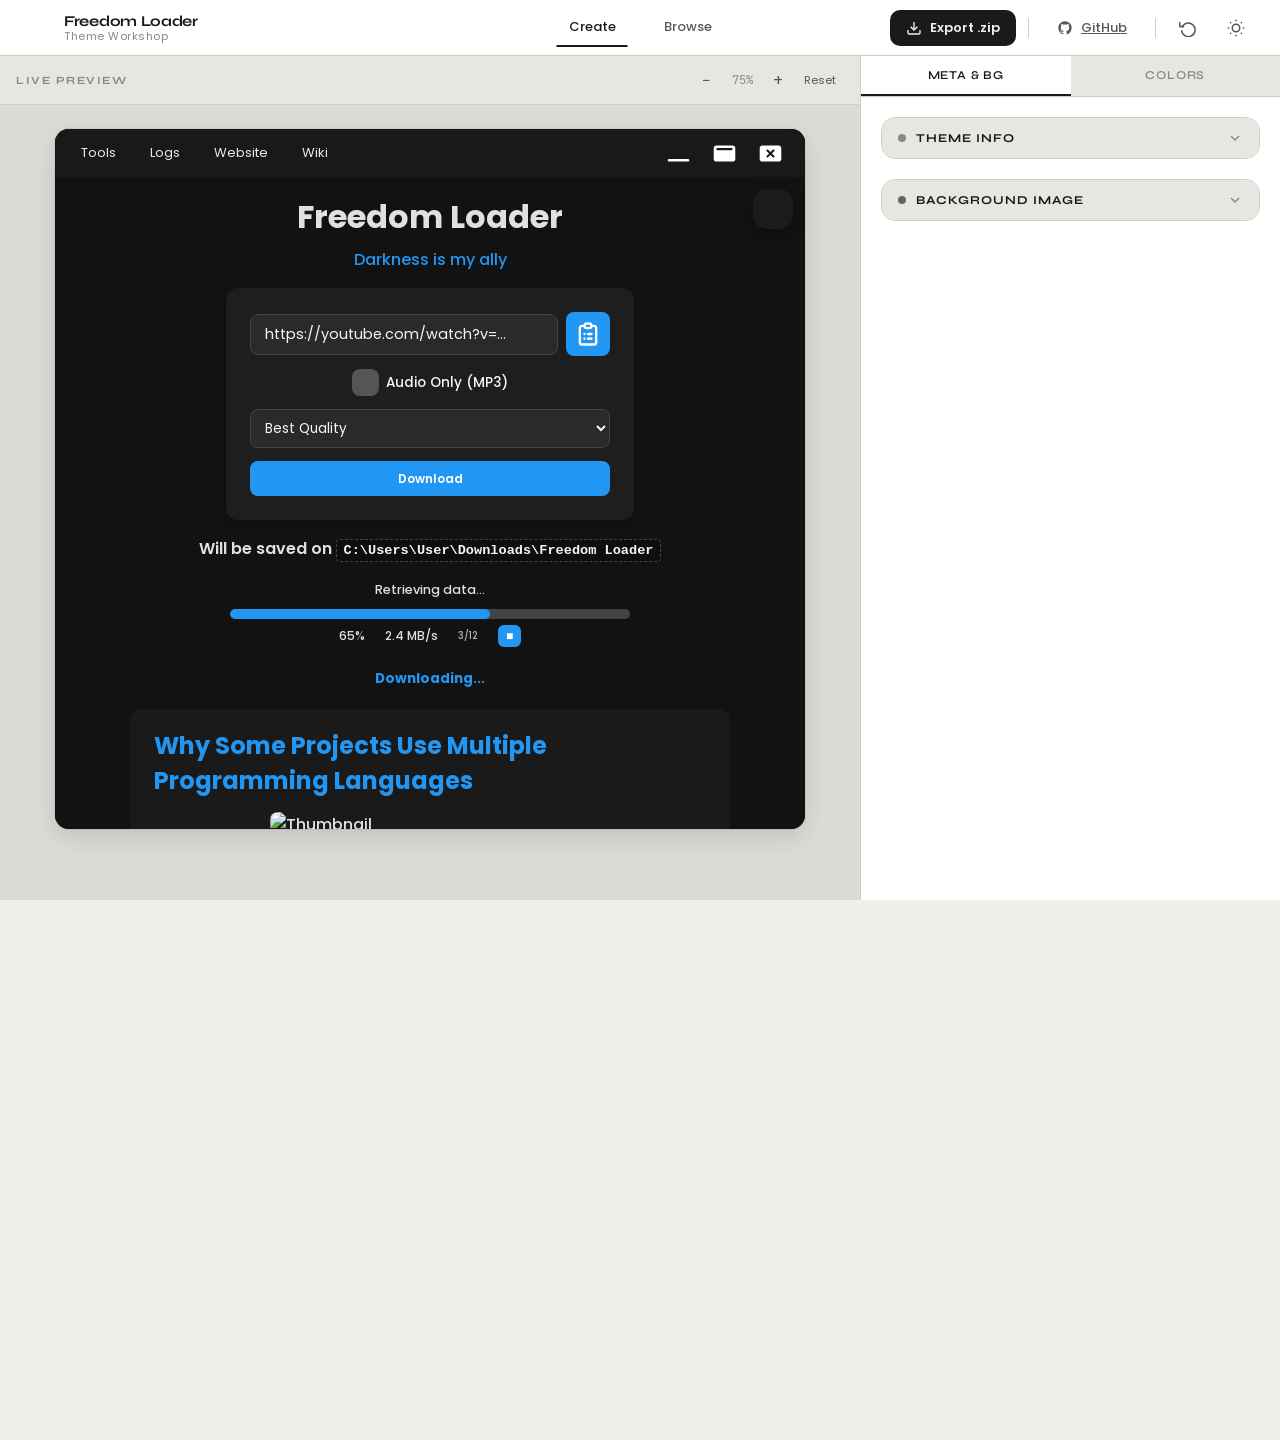
==== create.html @ b92e1105 "Add new theme configurations to themes.json for enhanced customization options" ====
<!DOCTYPE html>
<html lang="en">
<head>
  <meta charset="UTF-8">
  <meta name="viewport" content="width=device-width, initial-scale=1.0">
  <title>Freedom Loader Workshop</title>
  <meta name="description" content="Create and export custom themes for Freedom Loader">
  <link rel="stylesheet" href="styles/styles.css">
  <link rel="icon" href="./assets/freedomLoader.png" />
  <script src="https://cdnjs.cloudflare.com/ajax/libs/jszip/3.10.1/jszip.min.js"></script>
  <link rel="stylesheet" href="https://cdn.jsdelivr.net/npm/@simonwep/pickr/dist/themes/nano.min.css">
  <script src="https://cdn.jsdelivr.net/npm/@simonwep/pickr/dist/pickr.min.js"></script>
</head>
<body class="loading">

  <!-- LOADER -->
  <div class="loader">
    <div class="spinner"></div>
    <p class="loader-text">Loading...</p>
  </div>

  <!-- TOPBAR -->
  <header class="topbar">
    <a href="index.html" class="topbar-brand" style="text-decoration: none; cursor: pointer;">
      <svg viewBox="0 0 100 100" fill="none" xmlns="http://www.w3.org/2000/svg">
        <path d="M50 5 L90 27.5 L90 72.5 L50 95 L10 72.5 L10 27.5 Z" stroke="white" stroke-width="6" fill="none" stroke-linejoin="round"/>
        <line x1="50" y1="28" x2="50" y2="62" stroke="white" stroke-width="6" stroke-linecap="round"/>
        <polyline points="34,52 50,68 66,52" stroke="white" stroke-width="6" fill="none" stroke-linecap="round" stroke-linejoin="round"/>
        <line x1="34" y1="74" x2="66" y2="74" stroke="white" stroke-width="6" stroke-linecap="round"/>
      </svg>
      <div class="topbar-title">
        Freedom Loader
        <span>Theme Workshop</span>
      </div>
    </a>

    <nav class="topbar-nav">
      <a href="create.html" class="nav-link active">Create</a>
      <a href="index.html" class="nav-link">Browse</a>
    </nav>

    <div class="topbar-actions">
        <button class="btn btn-primary" id="export-btn">
            <svg viewBox="0 0 24 24" fill="none" stroke="currentColor" stroke-width="2"><path d="M21 15v4a2 2 0 0 1-2 2H5a2 2 0 0 1-2-2v-4"/><polyline points="7 10 12 15 17 10"/><line x1="12" y1="15" x2="12" y2="3"/></svg>
            Export .zip
        </button>
       <div class="topbar-divider"></div>
      <a href="https://github.com/MasterAcnolo/Freedom-Loader" target="_blank" class="btn btn-ghost" title="GitHub">
        <svg viewBox="0 0 24 24" fill="currentColor"><path d="M12 2C6.477 2 2 6.477 2 12c0 4.42 2.865 8.166 6.839 9.489.5.092.682-.217.682-.482 0-.237-.008-.866-.013-1.7-2.782.603-3.369-1.34-3.369-1.34-.454-1.156-1.11-1.462-1.11-1.462-.908-.62.069-.608.069-.608 1.003.07 1.531 1.03 1.531 1.03.892 1.529 2.341 1.087 2.91.831.092-.646.35-1.086.636-1.336-2.22-.253-4.555-1.11-4.555-4.943 0-1.091.39-1.984 1.029-2.683-.103-.253-.446-1.27.098-2.647 0 0 .84-.269 2.75 1.025A9.578 9.578 0 0112 6.836c.85.004 1.705.114 2.504.336 1.909-1.294 2.747-1.025 2.747-1.025.546 1.377.203 2.394.1 2.647.64.699 1.028 1.592 1.028 2.683 0 3.842-2.339 4.687-4.566 4.935.359.309.678.919.678 1.852 0 1.336-.012 2.415-.012 2.743 0 .267.18.578.688.48C19.138 20.163 22 16.418 22 12c0-5.523-4.477-10-10-10z"/></svg>
        GitHub
      </a>
      <div class="topbar-divider"></div>
      <button class="btn-icon" id="reset-btn" title="Reset theme">
        <svg viewBox="0 0 24 24" fill="none" stroke="currentColor" stroke-width="2"><polyline points="1 4 1 10 7 10"/><path d="M3.51 15a9 9 0 1 0 .49-3.5"/></svg>
      </button>
      <button class="btn-icon" id="theme-toggle" title="Toggle theme">
        <svg class="icon-sun" viewBox="0 0 24 24" fill="none" stroke="currentColor" stroke-width="2" style="display:none"><circle cx="12" cy="12" r="5"/><line x1="12" y1="1" x2="12" y2="3"/><line x1="12" y1="21" x2="12" y2="23"/><line x1="4.22" y1="4.22" x2="5.64" y2="5.64"/><line x1="18.36" y1="18.36" x2="19.78" y2="19.78"/><line x1="1" y1="12" x2="3" y2="12"/><line x1="21" y1="12" x2="23" y2="12"/><line x1="4.22" y1="19.78" x2="5.64" y2="18.36"/><line x1="18.36" y1="5.64" x2="19.78" y2="4.22"/></svg>
        <svg class="icon-moon" viewBox="0 0 24 24" fill="none" stroke="currentColor" stroke-width="2"><path d="M21 12.79A9 9 0 1 1 11.21 3 7 7 0 0 0 21 12.79z"/></svg>
      </button>
    </div>
  </header>

  <!-- WORKSPACE -->
  <div class="workspace">

    <!-- LEFT: PREVIEW -->
    <div class="preview-pane">
      <div class="preview-toolbar">
        <span class="preview-label">Live Preview</span>
        <div class="preview-scale-controls">
          <button id="zoom-out" title="Zoom out">−</button>
          <span id="scale-value">75%</span>
          <button id="zoom-in" title="Zoom in">+</button>
          <button id="zoom-reset" title="Reset zoom" style="font-size:11px;padding:0 8px;width:auto;">Reset</button>
        </div>
      </div>
      <div class="preview-scroll">
        <div class="preview-frame-wrapper" id="preview-frame-wrapper">
          <div class="preview-frame">
            <!-- Freedom Loader UI mock -->
            <div id="fl-preview" class="fl-preview">

              <!-- Topbar -->
              <div class="fl-topbar">
                <div class="fl-topbar-btns">
                  <button class="fl-topbar-btn">Tools</button>
                  <button class="fl-topbar-btn">Logs</button>
                  <button class="fl-topbar-btn">Website</button>
                  <button class="fl-topbar-btn">Wiki</button>
                </div>
                <div class="fl-topbar-wc">
                  <button class="fl-wc-btn"><img src="assets/icon/minimize.svg" style="width:27px;height:27px;filter:invert(1)"></button>
                  <button class="fl-wc-btn"><img src="assets/icon/maximize.svg" style="width:27px;height:27px;filter:invert(1)"></button>
                  <button class="fl-wc-btn" style="color:#e81123"><img src="assets/icon/close.svg" style="width:27px;height:27px;filter:invert(1)"></button>
                </div>
              </div>

              <!-- Settings button -->
              <button class="fl-settings-btn" id="fl-settings-btn" onclick="document.getElementById('fl-settings-panel').style.display='block'">
                <svg width="800px" height="800px" viewBox="0 0 512 512" xmlns="http://www.w3.org/2000/svg"><path d="M262.29,192.31a64,64,0,1,0,57.4,57.4A64.13,64.13,0,0,0,262.29,192.31ZM416.39,256a154.34,154.34,0,0,1-1.53,20.79l45.21,35.46A10.81,10.81,0,0,1,462.52,326l-42.77,74a10.81,10.81,0,0,1-13.14,4.59l-44.9-18.08a16.11,16.11,0,0,0-15.17,1.75A164.48,164.48,0,0,1,325,400.8a15.94,15.94,0,0,0-8.82,12.14l-6.73,47.89A11.08,11.08,0,0,1,298.77,470H213.23a11.11,11.11,0,0,1-10.69-8.87l-6.72-47.82a16.07,16.07,0,0,0-9-12.22,155.3,155.3,0,0,1-21.46-12.57,16,16,0,0,0-15.11-1.71l-44.89,18.07a10.81,10.81,0,0,1-13.14-4.58l-42.77-74a10.8,10.8,0,0,1,2.45-13.75l38.21-30a16.05,16.05,0,0,0,6-14.08c-.36-4.17-.58-8.33-.58-12.5s.21-8.27.58-12.35a16,16,0,0,0-6.07-13.94l-38.19-30A10.81,10.81,0,0,1,49.48,186l42.77-74a10.81,10.81,0,0,1,13.14-4.59l44.9,18.08a16.11,16.11,0,0,0,15.17-1.75A164.48,164.48,0,0,1,187,111.2a15.94,15.94,0,0,0,8.82-12.14l6.73-47.89A11.08,11.08,0,0,1,213.23,42h85.54a11.11,11.11,0,0,1,10.69,8.87l6.72,47.82a16.07,16.07,0,0,0,9,12.22,155.3,155.3,0,0,1,21.46,12.57,16,16,0,0,0,15.11,1.71l44.89-18.07a10.81,10.81,0,0,1,13.14,4.58l42.77,74a10.8,10.8,0,0,1-2.45,13.75l-38.21,30a16.05,16.05,0,0,0-6.05,14.08C416.17,247.67,416.39,251.83,416.39,256Z" style="fill:none;stroke:var(--fl-settings-button-text-color);stroke-linecap:round;stroke-linejoin:round;stroke-width:32px"/></svg>
              </button>

              <!-- Settings panel -->
              <div class="fl-settings-panel" id="fl-settings-panel" style="display:none">
                <div class="fl-settings-modal">
                  <button class="fl-close-btn" onclick="document.getElementById('fl-settings-panel').style.display='none'">✕</button>
                  <div class="fl-settings-title"><h2>SETTINGS</h2><p style="font-size:0.8em;">Changes are saved automatically.</p></div>
                  <div class="fl-settings-section">
                    <h3>Basic Settings</h3>
                    <div class="fl-setting-item" style="margin-left:32px">
                      <div class="fl-setting-info">
                        <div style="display:flex;align-items:center;gap:10px">
                          <span class="fl-setting-title">Theme</span>
                          <select class="fl-setting-select"><option>Dark</option><option>Light</option><option>NF</option></select>
                        </div>
                        <small style="font-size:12px;color:var(--fl-settings-subtitle-color)">Choose the theme</small>
                      </div>
                    </div>
                    <div class="fl-setting-item">
                      <input type="checkbox" style="width:18px;height:18px;flex-shrink:0">
                      <div class="fl-setting-info">
                        <span class="fl-setting-title">Discord RPC</span>
                        <small style="font-size:12px;color:var(--fl-settings-subtitle-color)">Enable Discord Rich Presence.</small>
                      </div>
                    </div>
                    <div class="fl-setting-item">
                      <input type="checkbox" checked style="width:18px;height:18px;flex-shrink:0">
                      <div class="fl-setting-info">
                        <span class="fl-setting-title">Auto Fetch Info</span>
                        <small style="font-size:12px;color:var(--fl-settings-subtitle-color)">Automatically fetch information.</small>
                      </div>
                    </div>
                  </div>
                  <details class="fl-settings-section">
                    <summary style="cursor:pointer;font-size:14px;font-weight:600">Advanced Settings</summary>
                    <div class="fl-setting-item" style="margin-top:8px">
                      <input type="checkbox" checked style="width:18px;height:18px;flex-shrink:0">
                      <div class="fl-setting-info">
                        <span class="fl-setting-title">Auto Update</span>
                        <small style="font-size:12px;color:var(--fl-settings-subtitle-color)">Enable automatic updates.</small>
                      </div>
                    </div>
                    <div class="fl-setting-item">
                      <input type="checkbox" checked style="width:18px;height:18px;flex-shrink:0">
                      <div class="fl-setting-info">
                        <span class="fl-setting-title">Add Metadata</span>
                        <small style="font-size:12px;color:var(--fl-settings-subtitle-color)">Include metadata in files.</small>
                      </div>
                    </div>
                    <div class="fl-setting-item" style="margin-left:32px;margin-top:8px">
                      <div class="fl-setting-info">
                        <span class="fl-setting-title">Custom Codec</span>
                        <select class="fl-setting-select"><option>H264</option><option>AV1</option><option>VP9</option></select>
                        <small style="font-size:12px;color:var(--fl-settings-subtitle-color)">Choose video codec.</small>
                      </div>
                    </div>
                  </details>
                  <div class="fl-settings-footer">
                    <button class="fl-footer-btn-theme">Open Theme Folder</button>
                    <button class="fl-footer-btn">Open JSON Configuration</button>
                  </div>
                </div>
              </div>

              <!-- Main content -->
              <div class="fl-main">
                <div class="fl-container">
                  <h1 class="fl-title">Freedom Loader</h1>
                  <p class="fl-subtitle" id="fl-subtitle">Darkness is my ally</p>

                  <div class="fl-form">
                    <div class="fl-url-row">
                      <input class="fl-input" type="text" placeholder="URL" value="https://youtube.com/watch?v=..." readonly>
                      <button class="fl-paste-btn">
                        <svg width="28" height="28" viewBox="0 0 24 24" fill="none" xmlns="http://www.w3.org/2000/svg">
                            <path d="M9 5H7C5.89543 5 5 5.89543 5 7V19C5 20.1046 5.89543 21 7 21H17C18.1046 21 19 20.1046 19 19V7C19 5.89543 18.1046 5 17 5H15M9 5C9 6.10457 9.89543 7 11 7H13C14.1046 7 15 6.10457 15 5M9 5C9 3.89543 9.89543 3 11 3H13C14.1046 3 15 3.89543 15 5M12 12H15M12 16H15M9 12H9.01M9 16H9.01" stroke="currentColor" stroke-width="2" stroke-linecap="round" stroke-linejoin="round"/>
                        </svg>
                      </button>
                    </div>

                    <label class="fl-checkbox-label">
                      <label class="fl-checkbox-mp3">
                        <input type="checkbox">
                        <div class="fl-checkmark"></div>
                      </label>
                      Audio Only (MP3)
                    </label>

                    <select class="fl-select">
                      <option>Best Quality</option>
                      <option>1080p</option>
                      <option>720p</option>
                    </select>

                    <button class="fl-download-btn">Download</button>
                  </div>

                  <div class="fl-save-path">
                    Will be saved on <span>C:\Users\User\Downloads\Freedom Loader</span>
                  </div>

                  <div class="fl-progress-container">
                    <div class="fl-download-stage">Retrieving data...</div>
                    <div class="fl-progress-wrapper">
                      <div class="fl-progress-bar"></div>
                    </div>
                    <div class="fl-progress-texts">
                      <span>65%</span>
                      <span>2.4 MB/s</span>
                      <span class="fl-playlist-info">3/12</span>
                      <button class="fl-stop-btn" title="Stop">■</button>
                    </div>
                  </div>

                  <div class="fl-download-status">Downloading...</div>

                  <div class="fl-video-info">
                    <h3>Why Some Projects Use Multiple Programming Languages</h3>
                    <div style="display:flex;justify-content:center;align-items:center">
                      <img src="https://i.ytimg.com/vi/XJC5WB2Bwrc/maxresdefault.jpg" alt="Thumbnail">
                    </div>
                    <ul>
                      <li><strong>Duration :</strong> 19m 32s</li>
                      <li><strong>Uploader :</strong> Core Dumped</li>
                      <li><strong>Views :</strong> 1 356 359</li>
                      <li><strong>Likes :</strong> 85 489</li>
                      <li><strong>URL :</strong> <a href="#">https://www.youtube.com/watch?v=XJC5WB2Bwrc</a></li>
                    </ul>
                  </div>

                </div>
              </div>

              <span class="fl-version">v1.5.0</span>
            </div>
          </div>
        </div>
      </div>
    </div>

    <!-- RIGHT: EDITOR PANEL -->
    <div class="editor-pane">
      <div class="panel-tabs">
        <button class="panel-tab active" data-tab="meta">Meta & BG</button>
        <button class="panel-tab" data-tab="colors">Colors</button>
      </div>
      <div class="panel-content active" id="tab-meta"></div>
      <div class="panel-content" id="tab-colors"></div>
    </div>

  </div>

  <!-- FOOTER -->
  <footer class="site-footer">
    <div class="footer-content">
      <div class="footer-section">
        <h3>About</h3>
        <p>Freedom Loader Workshop is a powerful tool for creating and managing custom themes for Freedom Loader.</p>
      </div>
      
      <div class="footer-section">
        <h3>Quick Links</h3>
        <ul>
          <li><a href="index.html">Browse Themes</a></li>
          <li><a href="create.html">Create Theme</a></li>
          <li><a href="https://github.com/MasterAcnolo/Freedom-Loader" target="_blank">GitHub Repository</a></li>
          <li><a href="https://masteracnolo.github.io/FreedomLoader/" target="_blank">Website</a></li>
        </ul>
      </div>
      
      <div class="footer-section">
        <h3>Community</h3>
        <ul>
          <li><a href="https://github.com/MasterAcnolo/Freedom-Loader/issues" target="_blank">Submit Issues</a></li>
          <li><a href="https://github.com/MasterAcnolo/Freedom-Loader-Workshop/issues/new" target="_blank">Submit Theme</a></li>
        </ul>
      </div>
    </div>
    
    <div class="footer-bottom">
      <p>&copy; 2026 Freedom Loader Workshop. All rights reserved.</p>
      <p>Made with ❤️ by <a href="https://github.com/MasterAcnolo" target="_blank">MasterAcnolo</a></p>
    </div>
  </footer>
  
  <script>
    // Fonction pour enlever le loader
    function hideLoader() {
      const loader = document.querySelector(".loader");
      if (loader) {
        document.body.classList.remove("loading");
        loader.classList.add("fade-out");
        setTimeout(() => {
          if (loader.parentNode) loader.remove();
        }, 800);
      }
    }

    // Enlever le loader quand la page est chargée
    window.addEventListener("load", hideLoader);
    
    // Fallback: enlever le loader après 3 secondes même s'il n'est pas totalement chargé
    setTimeout(hideLoader, 3000);
  </script>
  
  <script src="scripts/theme-toggle.js"></script>
  <script type="module" src="scripts/app.js"></script>
</body>
</html>
---- styles/styles.css ----
@import url('https://fonts.googleapis.com/css2?family=Syne:wght@400;500;600;700;800&family=Poppins:wght@300;400;500;600&family=JetBrains+Mono:wght@400;500&display=swap');
@import url('variables.css');
@import url('animations.css');
@import url('footer.css');
@import url('layout/topbar.css');
@import url('layout/workspace.css');
@import url('layout/settingsPanel.css');
@import url('layout/panel.css');
@import url('components/inputs.css');
@import url('components/preview.css');

*, *::before, *::after { box-sizing: border-box; margin: 0; padding: 0; }

html, body {
  height: 100%;
  font-family: var(--font-body);
  background: var(--bg);
  color: var(--text);
  overflow: hidden;
}

body {
  opacity: 0;
  transition: opacity 0.4s ease;
}
body.ready { opacity: 1; }

body.loading {
  overflow: hidden;
}

.loader {
  position: fixed;
  top: 0;
  left: 0;
  width: 100%;
  height: 100%;
  background-color: rgb(8, 8, 8);
  z-index: 9999;
  display: flex;
  flex-direction: column;
  align-items: center;
  justify-content: center;
  transition: opacity 0.8s ease;
}

.loader.fade-out {
  opacity: 0;
  pointer-events: none;
}

.spinner {
  width: 60px;
  height: 60px;
  border: 6px solid #444;
  border-top: 6px solid #ffffff;
  border-radius: 50%;
  animation: spin 1s linear infinite;
  margin-bottom: 1rem;
}

.loader-text {
  color: #ccc;
  font-size: 1.2rem;
  font-family: 'Poppins', sans-serif;
  animation: fadeInText 1.5s ease-in-out infinite alternate;
}

::-webkit-scrollbar { width: 6px; height: 6px; }
::-webkit-scrollbar-track { background: transparent; }
::-webkit-scrollbar-thumb { background: var(--border); border-radius: 99px; }
::-webkit-scrollbar-thumb:hover { background: var(--border-strong); }

button {
  font-family: var(--font-body);
  cursor: pointer;
  border: none;
  background: none;
  transition: all 0.15s ease;
}

input, select, textarea {
  font-family: var(--font-body);
}

.pcr-app {
  font-family: var(--font-body) !important;
  border-radius: var(--radius-lg) !important;
  box-shadow: var(--shadow-lg) !important;
}
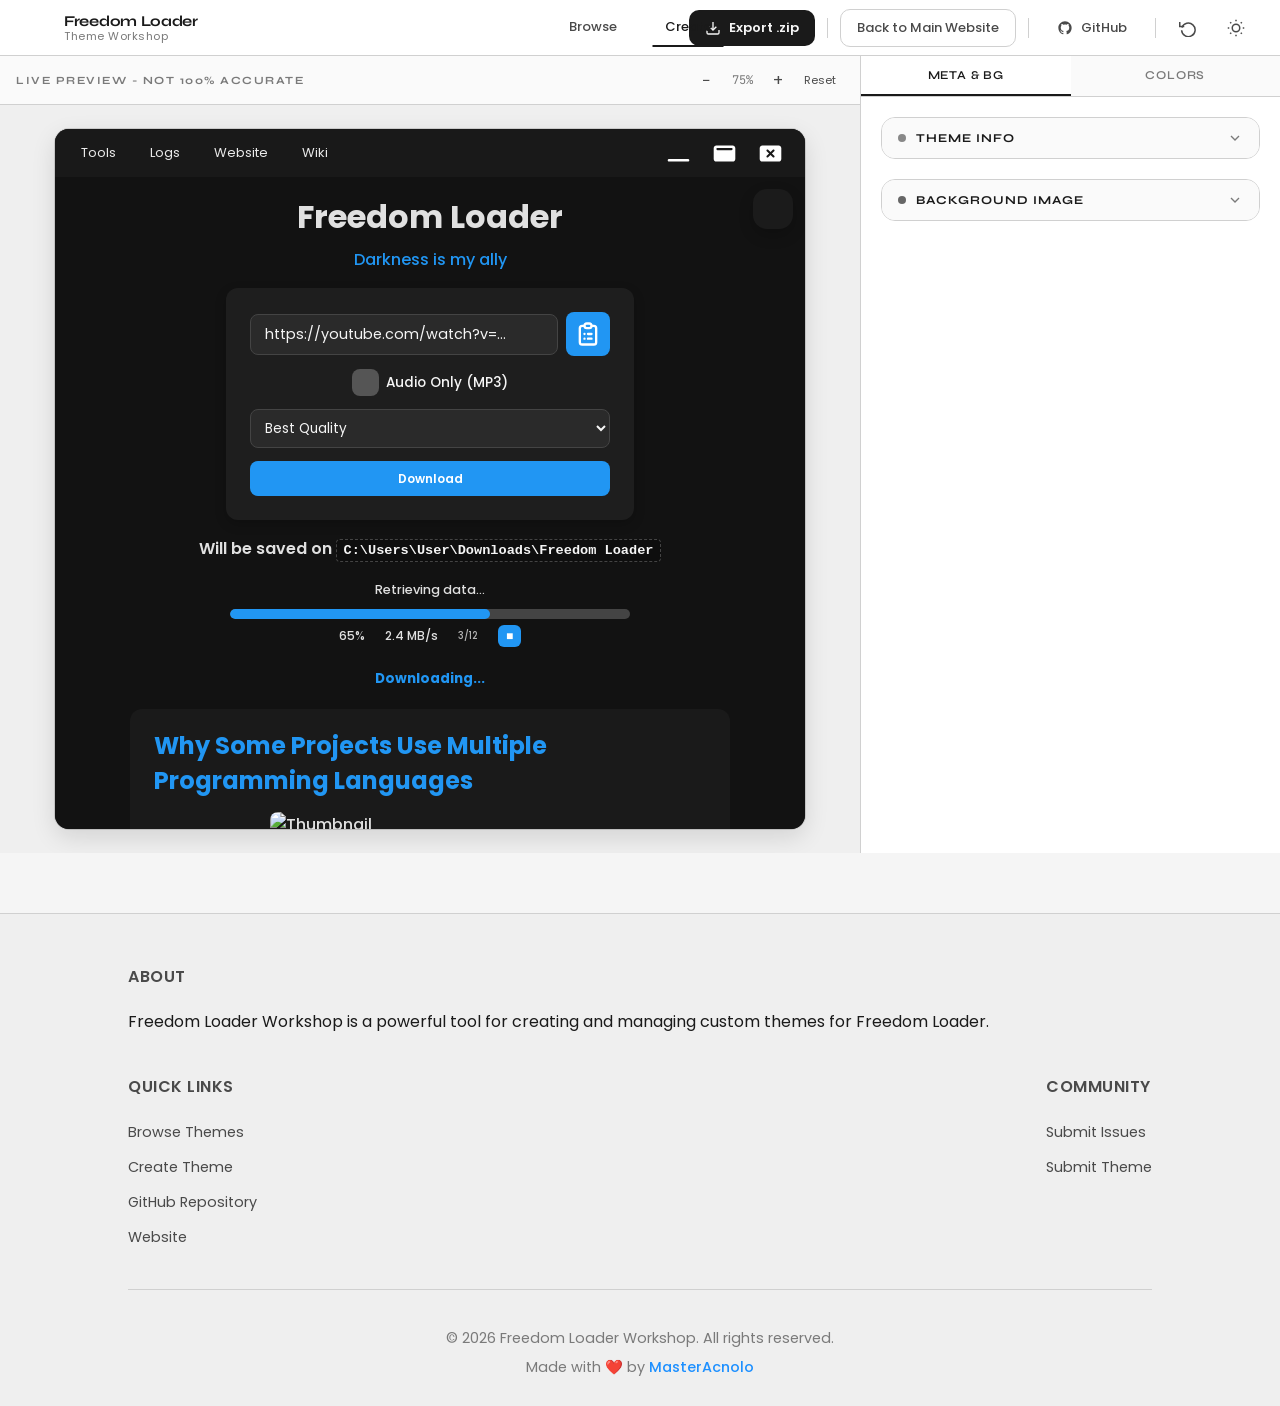
==== commit e88be547: "feat: enhance UI with new theme variables, improved layout, and updated navigation links" ====
--- a/create.html
+++ b/create.html
@@ -3,7 +3,7 @@
 <head>
   <meta charset="UTF-8">
   <meta name="viewport" content="width=device-width, initial-scale=1.0">
-  <title>Freedom Loader Workshop</title>
+  <title>Create Themes</title>
   <meta name="description" content="Create and export custom themes for Freedom Loader">
   <link rel="stylesheet" href="styles/styles.css">
   <link rel="icon" href="./assets/freedomLoader.png" />
@@ -35,16 +35,20 @@
     </a>
 
     <nav class="topbar-nav">
+      <a href="index.html" class="nav-link">Browse</a>
       <a href="create.html" class="nav-link active">Create</a>
-      <a href="index.html" class="nav-link">Browse</a>
     </nav>
 
     <div class="topbar-actions">
-        <button class="btn btn-primary" id="export-btn">
-            <svg viewBox="0 0 24 24" fill="none" stroke="currentColor" stroke-width="2"><path d="M21 15v4a2 2 0 0 1-2 2H5a2 2 0 0 1-2-2v-4"/><polyline points="7 10 12 15 17 10"/><line x1="12" y1="15" x2="12" y2="3"/></svg>
-            Export .zip
-        </button>
-       <div class="topbar-divider"></div>
+      <button class="btn btn-primary" id="export-btn">
+        <svg viewBox="0 0 24 24" fill="none" stroke="currentColor" stroke-width="2"><path d="M21 15v4a2 2 0 0 1-2 2H5a2 2 0 0 1-2-2v-4"/><polyline points="7 10 12 15 17 10"/><line x1="12" y1="15" x2="12" y2="3"/></svg>
+        Export .zip
+      </button>
+      <div class="topbar-divider"></div>
+      <a href="../" class="btn btn-secondary" title="Back to main site">
+          Back to Main Website
+      </a>
+      <div class="topbar-divider"></div>
       <a href="https://github.com/MasterAcnolo/Freedom-Loader" target="_blank" class="btn btn-ghost" title="GitHub">
         <svg viewBox="0 0 24 24" fill="currentColor"><path d="M12 2C6.477 2 2 6.477 2 12c0 4.42 2.865 8.166 6.839 9.489.5.092.682-.217.682-.482 0-.237-.008-.866-.013-1.7-2.782.603-3.369-1.34-3.369-1.34-.454-1.156-1.11-1.462-1.11-1.462-.908-.62.069-.608.069-.608 1.003.07 1.531 1.03 1.531 1.03.892 1.529 2.341 1.087 2.91.831.092-.646.35-1.086.636-1.336-2.22-.253-4.555-1.11-4.555-4.943 0-1.091.39-1.984 1.029-2.683-.103-.253-.446-1.27.098-2.647 0 0 .84-.269 2.75 1.025A9.578 9.578 0 0112 6.836c.85.004 1.705.114 2.504.336 1.909-1.294 2.747-1.025 2.747-1.025.546 1.377.203 2.394.1 2.647.64.699 1.028 1.592 1.028 2.683 0 3.842-2.339 4.687-4.566 4.935.359.309.678.919.678 1.852 0 1.336-.012 2.415-.012 2.743 0 .267.18.578.688.48C19.138 20.163 22 16.418 22 12c0-5.523-4.477-10-10-10z"/></svg>
         GitHub
@@ -59,14 +63,12 @@
       </button>
     </div>
   </header>
-
-  <!-- WORKSPACE -->
   <div class="workspace">
 
     <!-- LEFT: PREVIEW -->
     <div class="preview-pane">
       <div class="preview-toolbar">
-        <span class="preview-label">Live Preview</span>
+        <span class="preview-label">Live Preview - Not 100% accurate</span>
         <div class="preview-scale-controls">
           <button id="zoom-out" title="Zoom out">−</button>
           <span id="scale-value">75%</span>
--- a/styles/styles.css
+++ b/styles/styles.css
@@ -11,15 +11,17 @@
 
 *, *::before, *::after { box-sizing: border-box; margin: 0; padding: 0; }
 
-html, body {
+html {
   height: 100%;
+}
+
+body {
+  display: flex;
+  flex-direction: column;
+  min-height: 100vh;
   font-family: var(--font-body);
   background: var(--bg);
   color: var(--text);
-  overflow: hidden;
-}
-
-body {
   opacity: 0;
   transition: opacity 0.4s ease;
 }
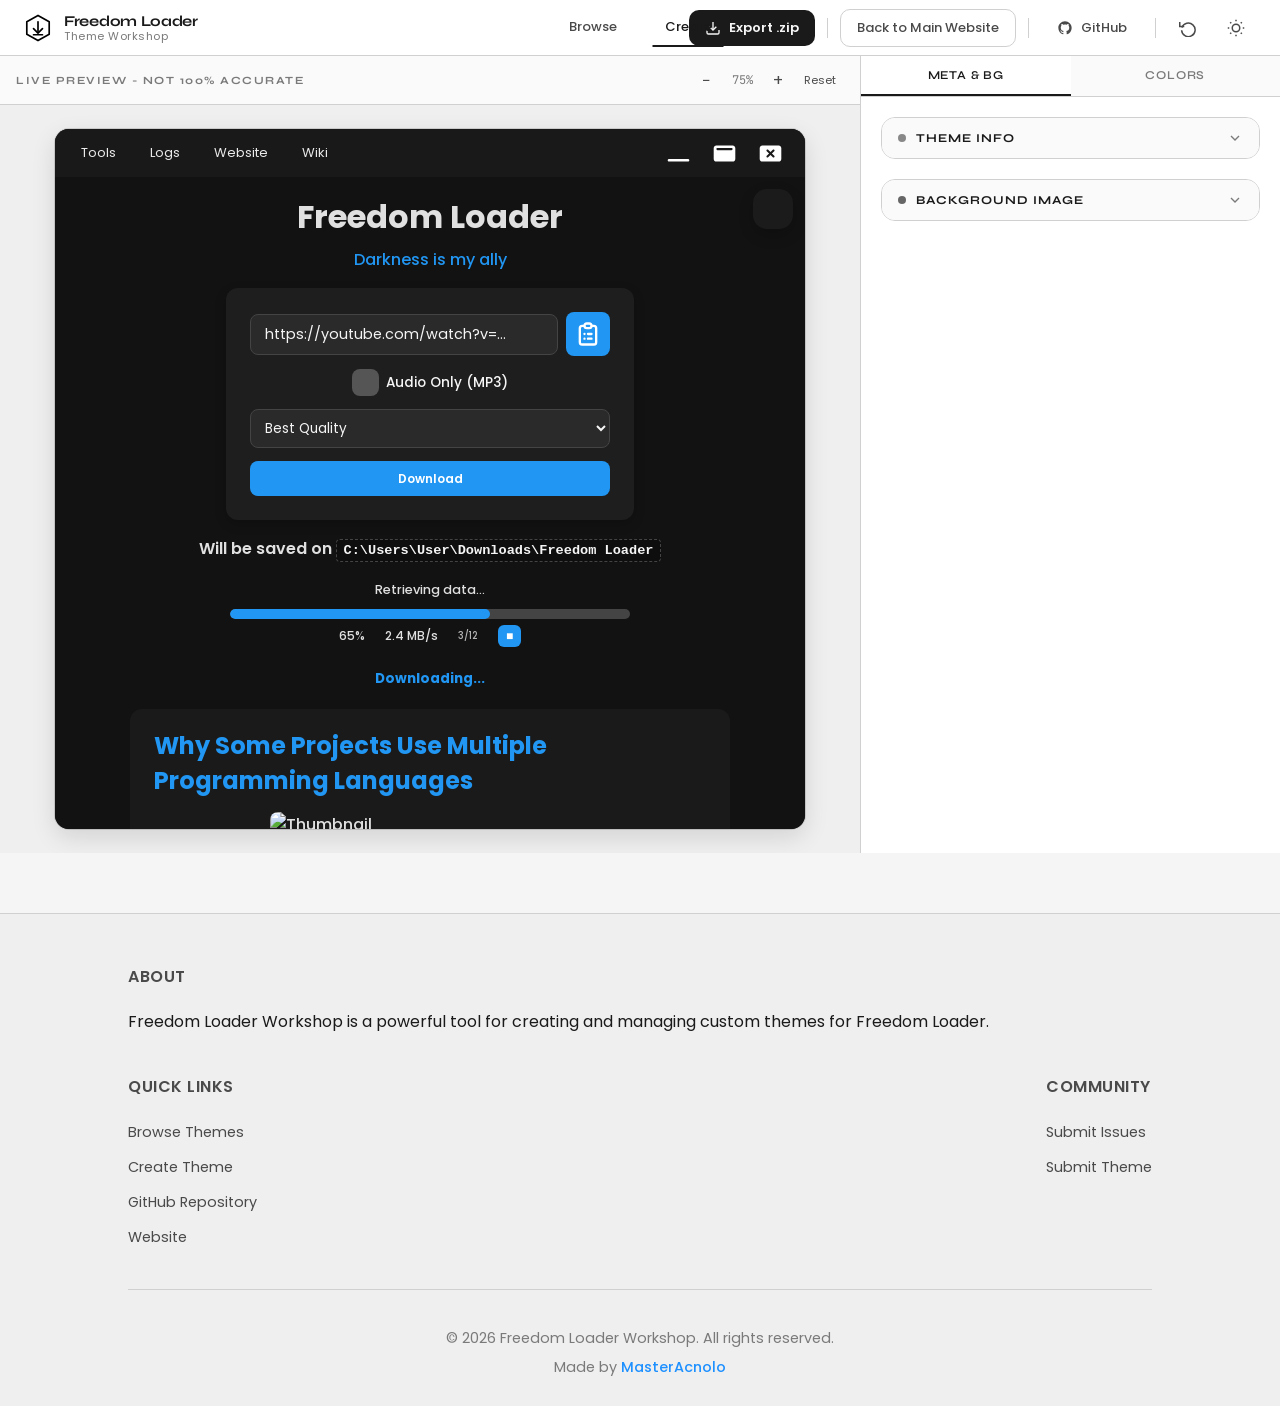
==== commit 36b7a448: "fix: footer text" ====
--- a/create.html
+++ b/create.html
@@ -45,7 +45,7 @@
         Export .zip
       </button>
       <div class="topbar-divider"></div>
-      <a href="../" class="btn btn-secondary" title="Back to main site">
+      <a href="https://masteracnolo.github.io/Freedom-Loader-Site" class="btn btn-secondary" title="Back to main site">
           Back to Main Website
       </a>
       <div class="topbar-divider"></div>
@@ -135,27 +135,7 @@
                   </div>
                   <details class="fl-settings-section">
                     <summary style="cursor:pointer;font-size:14px;font-weight:600">Advanced Settings</summary>
-                    <div class="fl-setting-item" style="margin-top:8px">
-                      <input type="checkbox" checked style="width:18px;height:18px;flex-shrink:0">
-                      <div class="fl-setting-info">
-                        <span class="fl-setting-title">Auto Update</span>
-                        <small style="font-size:12px;color:var(--fl-settings-subtitle-color)">Enable automatic updates.</small>
-                      </div>
-                    </div>
-                    <div class="fl-setting-item">
-                      <input type="checkbox" checked style="width:18px;height:18px;flex-shrink:0">
-                      <div class="fl-setting-info">
-                        <span class="fl-setting-title">Add Metadata</span>
-                        <small style="font-size:12px;color:var(--fl-settings-subtitle-color)">Include metadata in files.</small>
-                      </div>
-                    </div>
-                    <div class="fl-setting-item" style="margin-left:32px;margin-top:8px">
-                      <div class="fl-setting-info">
-                        <span class="fl-setting-title">Custom Codec</span>
-                        <select class="fl-setting-select"><option>H264</option><option>AV1</option><option>VP9</option></select>
-                        <small style="font-size:12px;color:var(--fl-settings-subtitle-color)">Choose video codec.</small>
-                      </div>
-                    </div>
+                    
                   </details>
                   <div class="fl-settings-footer">
                     <button class="fl-footer-btn-theme">Open Theme Folder</button>
@@ -266,7 +246,7 @@
           <li><a href="index.html">Browse Themes</a></li>
           <li><a href="create.html">Create Theme</a></li>
           <li><a href="https://github.com/MasterAcnolo/Freedom-Loader" target="_blank">GitHub Repository</a></li>
-          <li><a href="https://masteracnolo.github.io/FreedomLoader/" target="_blank">Website</a></li>
+          <li><a href="https://masteracnolo.github.io/Freedom-Loader-Site/" target="_blank">Website</a></li>
         </ul>
       </div>
       
@@ -281,7 +261,7 @@
     
     <div class="footer-bottom">
       <p>&copy; 2026 Freedom Loader Workshop. All rights reserved.</p>
-      <p>Made with ❤️ by <a href="https://github.com/MasterAcnolo" target="_blank">MasterAcnolo</a></p>
+      <p>Made by <a href="https://github.com/MasterAcnolo" target="_blank">MasterAcnolo</a></p>
     </div>
   </footer>
   
